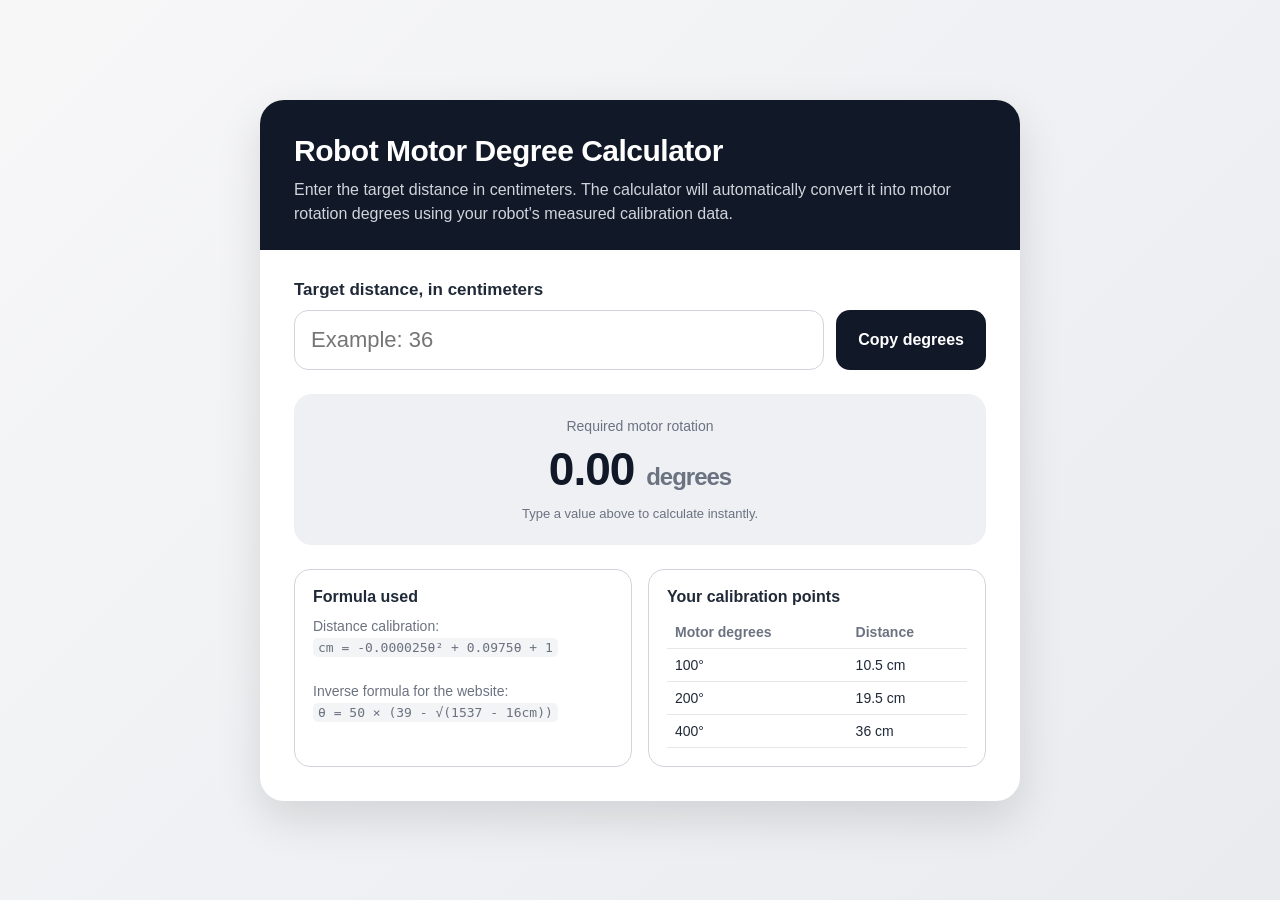
==== robot_motor_calculator.html @ 9af02d3c "Add files via upload" ====
<!DOCTYPE html>
<html lang="en">
<head>
  <meta charset="UTF-8" />
  <meta name="viewport" content="width=device-width, initial-scale=1.0" />
  <title>Robot Motor Degree Calculator</title>
  <style>
    :root {
      --bg: #f4f5f7;
      --card: #ffffff;
      --text: #1f2937;
      --muted: #6b7280;
      --border: #d1d5db;
      --dark: #111827;
      --soft: #eef0f4;
    }

    * {
      box-sizing: border-box;
    }

    body {
      margin: 0;
      font-family: Arial, Helvetica, sans-serif;
      background: linear-gradient(135deg, #f7f7f8, #e9ebef);
      color: var(--text);
      min-height: 100vh;
      display: flex;
      align-items: center;
      justify-content: center;
      padding: 24px;
    }

    .container {
      width: 100%;
      max-width: 760px;
      background: var(--card);
      border-radius: 24px;
      box-shadow: 0 18px 45px rgba(0, 0, 0, 0.12);
      overflow: hidden;
    }

    .hero {
      padding: 34px 34px 24px;
      background: var(--dark);
      color: white;
    }

    .hero h1 {
      margin: 0;
      font-size: 30px;
      letter-spacing: -0.5px;
    }

    .hero p {
      margin: 10px 0 0;
      color: #d1d5db;
      line-height: 1.5;
    }

    .content {
      padding: 30px 34px 34px;
    }

    label {
      display: block;
      font-weight: 700;
      margin-bottom: 10px;
      font-size: 17px;
    }

    .input-row {
      display: flex;
      gap: 12px;
      align-items: stretch;
    }

    input {
      flex: 1;
      padding: 16px;
      font-size: 22px;
      border: 1px solid var(--border);
      border-radius: 14px;
      outline: none;
    }

    input:focus {
      border-color: #111827;
      box-shadow: 0 0 0 3px rgba(17, 24, 39, 0.12);
    }

    button {
      border: none;
      border-radius: 14px;
      padding: 0 22px;
      background: var(--dark);
      color: white;
      font-size: 16px;
      font-weight: 700;
      cursor: pointer;
    }

    button:hover {
      opacity: 0.9;
    }

    .result-card {
      margin-top: 24px;
      padding: 24px;
      background: var(--soft);
      border-radius: 18px;
      text-align: center;
    }

    .small-title {
      color: var(--muted);
      font-size: 14px;
      margin-bottom: 8px;
    }

    .degree {
      font-size: 46px;
      font-weight: 800;
      color: var(--dark);
      letter-spacing: -1px;
    }

    .degree span {
      font-size: 24px;
      color: var(--muted);
    }

    .warning {
      display: none;
      margin-top: 14px;
      color: #92400e;
      background: #fff7ed;
      border: 1px solid #fed7aa;
      padding: 12px;
      border-radius: 12px;
      line-height: 1.45;
    }

    .grid {
      display: grid;
      grid-template-columns: 1fr 1fr;
      gap: 16px;
      margin-top: 24px;
    }

    .box {
      border: 1px solid var(--border);
      border-radius: 16px;
      padding: 18px;
      background: white;
    }

    .box h3 {
      margin: 0 0 10px;
      font-size: 16px;
    }

    .box p {
      margin: 0;
      color: var(--muted);
      line-height: 1.55;
      font-size: 14px;
    }

    code {
      background: #f3f4f6;
      padding: 2px 5px;
      border-radius: 5px;
      font-size: 13px;
    }

    table {
      width: 100%;
      border-collapse: collapse;
      margin-top: 8px;
      font-size: 14px;
    }

    th, td {
      border-bottom: 1px solid #e5e7eb;
      padding: 8px;
      text-align: left;
    }

    th {
      color: var(--muted);
      font-weight: 700;
    }

    .copy-note {
      margin-top: 10px;
      color: var(--muted);
      font-size: 13px;
    }

    @media (max-width: 640px) {
      body {
        padding: 12px;
      }

      .hero, .content {
        padding-left: 22px;
        padding-right: 22px;
      }

      .hero h1 {
        font-size: 24px;
      }

      .input-row {
        flex-direction: column;
      }

      button {
        padding: 14px;
      }

      .degree {
        font-size: 38px;
      }

      .grid {
        grid-template-columns: 1fr;
      }
    }
  </style>
</head>
<body>
  <main class="container">
    <section class="hero">
      <h1>Robot Motor Degree Calculator</h1>
      <p>Enter the target distance in centimeters. The calculator will automatically convert it into motor rotation degrees using your robot's measured calibration data.</p>
    </section>

    <section class="content">
      <label for="cmInput">Target distance, in centimeters</label>
      <div class="input-row">
        <input id="cmInput" type="number" inputmode="decimal" step="0.01" min="0" placeholder="Example: 36" />
        <button onclick="copyDegrees()">Copy degrees</button>
      </div>

      <div class="result-card">
        <div class="small-title">Required motor rotation</div>
        <div class="degree" id="degreeOutput">0.00 <span>degrees</span></div>
        <div class="copy-note" id="copyNote">Type a value above to calculate instantly.</div>
        <div class="warning" id="warningBox"></div>
      </div>

      <div class="grid">
        <div class="box">
          <h3>Formula used</h3>
          <p>
            Distance calibration:<br>
            <code>cm = -0.000025θ² + 0.0975θ + 1</code><br><br>
            Inverse formula for the website:<br>
            <code>θ = 50 × (39 - √(1537 - 16cm))</code>
          </p>
        </div>

        <div class="box">
          <h3>Your calibration points</h3>
          <table>
            <thead>
              <tr>
                <th>Motor degrees</th>
                <th>Distance</th>
              </tr>
            </thead>
            <tbody>
              <tr>
                <td>100°</td>
                <td>10.5 cm</td>
              </tr>
              <tr>
                <td>200°</td>
                <td>19.5 cm</td>
              </tr>
              <tr>
                <td>400°</td>
                <td>36 cm</td>
              </tr>
            </tbody>
          </table>
        </div>
      </div>
    </section>
  </main>

  <script>
    const cmInput = document.getElementById("cmInput");
    const degreeOutput = document.getElementById("degreeOutput");
    const warningBox = document.getElementById("warningBox");
    const copyNote = document.getElementById("copyNote");

    let latestDegrees = 0;

    function calculateDegrees(cm) {
      if (cm <= 0) return 0;

      // Most accurate formula from the 3 measured calibration points:
      // degrees = 50 * (39 - sqrt(1537 - 16 * cm))
      const insideRoot = 1537 - 16 * cm;

      if (insideRoot < 0) {
        return NaN;
      }

      return 50 * (39 - Math.sqrt(insideRoot));
    }

    function updateCalculator() {
      const cm = parseFloat(cmInput.value);

      warningBox.style.display = "none";
      warningBox.textContent = "";

      if (Number.isNaN(cm)) {
        latestDegrees = 0;
        degreeOutput.innerHTML = `0.00 <span>degrees</span>`;
        copyNote.textContent = "Type a value above to calculate instantly.";
        return;
      }

      const degrees = calculateDegrees(cm);
      latestDegrees = degrees;

      if (Number.isNaN(degrees)) {
        degreeOutput.innerHTML = `Invalid <span>value</span>`;
        copyNote.textContent = "The number is too large for this formula.";
        warningBox.style.display = "block";
        warningBox.textContent = "This target distance is outside the mathematical range of the current calibration curve. Please test a new longer distance and add it to the calibration.";
        return;
      }

      degreeOutput.innerHTML = `${degrees.toFixed(2)} <span>degrees</span>`;
      copyNote.textContent = `Rounded command value: ${Math.round(degrees)} degrees`;

      if (cm < 10.5 || cm > 36) {
        warningBox.style.display = "block";
        warningBox.textContent = "Warning: this value is outside your measured test range of 10.5 cm to 36 cm, so it is an estimate. For better accuracy, measure more points and update the formula.";
      }
    }

    async function copyDegrees() {
      if (Number.isNaN(latestDegrees)) return;

      const rounded = Math.round(latestDegrees).toString();

      try {
        await navigator.clipboard.writeText(rounded);
        copyNote.textContent = `Copied: ${rounded} degrees`;
      } catch (e) {
        copyNote.textContent = `Copy failed. Use this value: ${rounded} degrees`;
      }
    }

    cmInput.addEventListener("input", updateCalculator);
  </script>
</body>
</html>
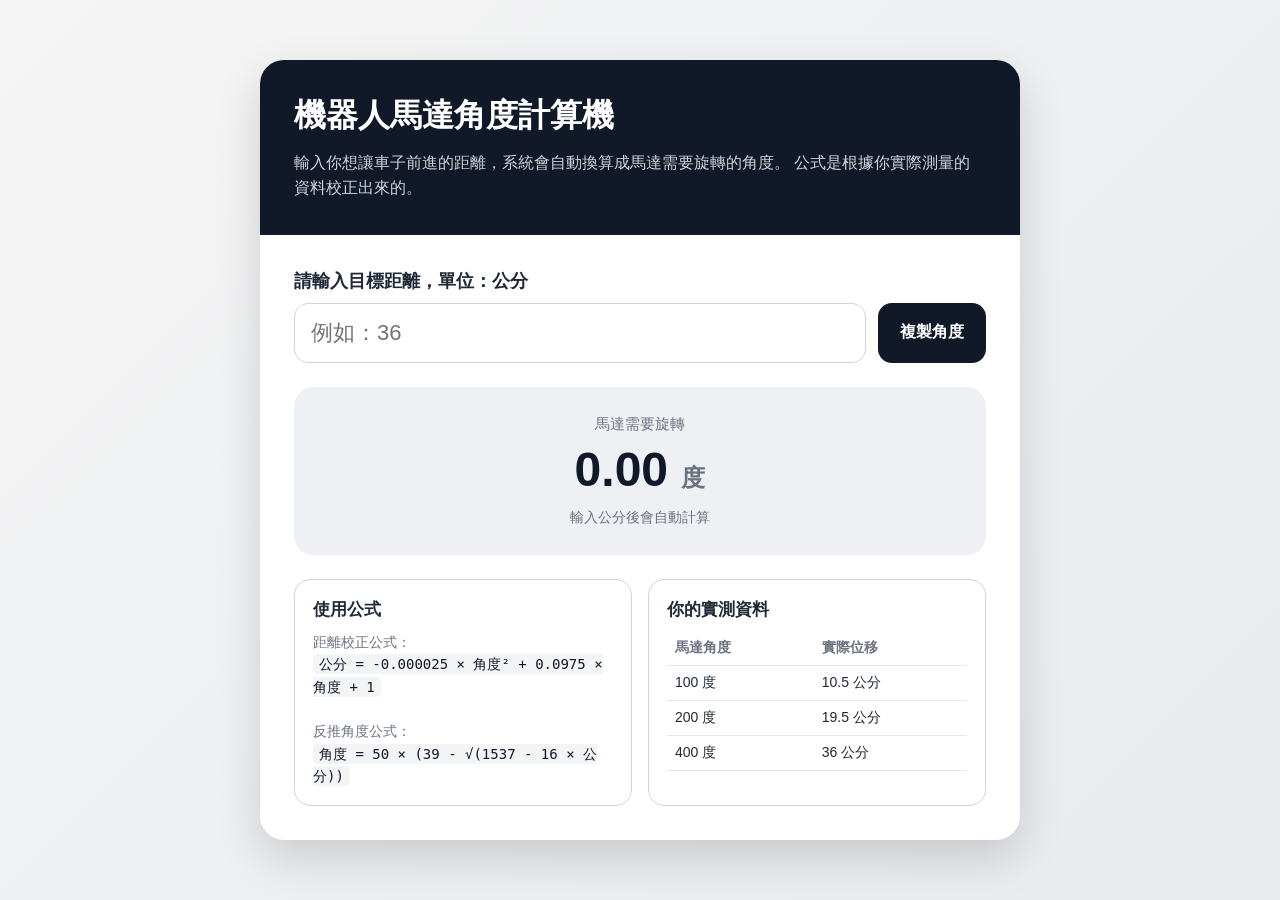
==== commit e3bb79dd: "Update robot_motor_calculator.html" ====
--- a/robot_motor_calculator.html
+++ b/robot_motor_calculator.html
@@ -1,102 +1,91 @@
 <!DOCTYPE html>
-<html lang="en">
+<html lang="zh-Hant">
 <head>
-  <meta charset="UTF-8" />
-  <meta name="viewport" content="width=device-width, initial-scale=1.0" />
-  <title>Robot Motor Degree Calculator</title>
+  <meta charset="UTF-8">
+  <meta name="viewport" content="width=device-width, initial-scale=1.0">
+  <title>機器人馬達角度計算機</title>
+
   <style>
-    :root {
-      --bg: #f4f5f7;
-      --card: #ffffff;
-      --text: #1f2937;
-      --muted: #6b7280;
-      --border: #d1d5db;
-      --dark: #111827;
-      --soft: #eef0f4;
-    }
-
     * {
       box-sizing: border-box;
     }
 
     body {
       margin: 0;
-      font-family: Arial, Helvetica, sans-serif;
-      background: linear-gradient(135deg, #f7f7f8, #e9ebef);
-      color: var(--text);
       min-height: 100vh;
+      font-family: Arial, "Microsoft JhengHei", sans-serif;
+      background: linear-gradient(135deg, #f5f5f5, #e8eaee);
+      color: #1f2937;
       display: flex;
+      justify-content: center;
       align-items: center;
-      justify-content: center;
-      padding: 24px;
+      padding: 20px;
     }
 
     .container {
       width: 100%;
       max-width: 760px;
-      background: var(--card);
+      background: white;
       border-radius: 24px;
-      box-shadow: 0 18px 45px rgba(0, 0, 0, 0.12);
+      box-shadow: 0 18px 45px rgba(0, 0, 0, 0.15);
       overflow: hidden;
     }
 
-    .hero {
-      padding: 34px 34px 24px;
-      background: var(--dark);
+    .header {
+      background: #111827;
       color: white;
-    }
-
-    .hero h1 {
+      padding: 34px;
+    }
+
+    .header h1 {
       margin: 0;
-      font-size: 30px;
-      letter-spacing: -0.5px;
-    }
-
-    .hero p {
-      margin: 10px 0 0;
+      font-size: 32px;
+    }
+
+    .header p {
+      margin: 12px 0 0;
       color: #d1d5db;
-      line-height: 1.5;
+      line-height: 1.6;
     }
 
     .content {
-      padding: 30px 34px 34px;
+      padding: 34px;
     }
 
     label {
       display: block;
-      font-weight: 700;
+      font-size: 18px;
+      font-weight: bold;
       margin-bottom: 10px;
-      font-size: 17px;
     }
 
     .input-row {
       display: flex;
       gap: 12px;
-      align-items: stretch;
     }
 
     input {
       flex: 1;
       padding: 16px;
       font-size: 22px;
-      border: 1px solid var(--border);
+      border: 1px solid #d1d5db;
       border-radius: 14px;
       outline: none;
     }
 
     input:focus {
       border-color: #111827;
-      box-shadow: 0 0 0 3px rgba(17, 24, 39, 0.12);
+      box-shadow: 0 0 0 3px rgba(17, 24, 39, 0.15);
     }
 
     button {
+      padding: 0 22px;
       border: none;
       border-radius: 14px;
-      padding: 0 22px;
-      background: var(--dark);
+      background: #111827;
       color: white;
       font-size: 16px;
-      font-weight: 700;
+      font-weight: bold;
       cursor: pointer;
     }
 
@@ -104,41 +93,46 @@
       opacity: 0.9;
     }
 
-    .result-card {
+    .result {
       margin-top: 24px;
-      padding: 24px;
-      background: var(--soft);
-      border-radius: 18px;
+      padding: 28px;
+      background: #eef0f4;
+      border-radius: 20px;
       text-align: center;
     }
 
-    .small-title {
-      color: var(--muted);
-      font-size: 14px;
+    .result-title {
+      font-size: 15px;
+      color: #6b7280;
       margin-bottom: 8px;
     }
 
     .degree {
-      font-size: 46px;
-      font-weight: 800;
-      color: var(--dark);
-      letter-spacing: -1px;
+      font-size: 48px;
+      font-weight: 900;
+      color: #111827;
     }
 
     .degree span {
       font-size: 24px;
-      color: var(--muted);
+      color: #6b7280;
+    }
+
+    .note {
+      margin-top: 12px;
+      font-size: 14px;
+      color: #6b7280;
     }
 
     .warning {
       display: none;
-      margin-top: 14px;
-      color: #92400e;
-      background: #fff7ed;
-      border: 1px solid #fed7aa;
+      margin-top: 16px;
       padding: 12px;
       border-radius: 12px;
-      line-height: 1.45;
+      background: #fff7ed;
+      color: #92400e;
+      border: 1px solid #fed7aa;
+      line-height: 1.5;
     }
 
     .grid {
@@ -149,7 +143,7 @@
     }
 
     .box {
-      border: 1px solid var(--border);
+      border: 1px solid #d1d5db;
       border-radius: 16px;
       padding: 18px;
       background: white;
@@ -157,59 +151,47 @@
 
     .box h3 {
       margin: 0 0 10px;
-      font-size: 16px;
+      font-size: 17px;
     }
 
     .box p {
       margin: 0;
-      color: var(--muted);
-      line-height: 1.55;
+      color: #6b7280;
+      line-height: 1.6;
       font-size: 14px;
     }
 
     code {
       background: #f3f4f6;
-      padding: 2px 5px;
+      padding: 2px 6px;
       border-radius: 5px;
-      font-size: 13px;
+      color: #111827;
     }
 
     table {
       width: 100%;
       border-collapse: collapse;
-      margin-top: 8px;
       font-size: 14px;
     }
 
     th, td {
+      padding: 8px;
       border-bottom: 1px solid #e5e7eb;
-      padding: 8px;
       text-align: left;
     }
 
     th {
-      color: var(--muted);
-      font-weight: 700;
-    }
-
-    .copy-note {
-      margin-top: 10px;
-      color: var(--muted);
-      font-size: 13px;
+      color: #6b7280;
     }
 
     @media (max-width: 640px) {
-      body {
-        padding: 12px;
-      }
-
-      .hero, .content {
-        padding-left: 22px;
-        padding-right: 22px;
-      }
-
-      .hero h1 {
-        font-size: 24px;
+      .header,
+      .content {
+        padding: 24px;
+      }
+
+      .header h1 {
+        font-size: 25px;
       }
 
       .input-row {
@@ -230,59 +212,65 @@
     }
   </style>
 </head>
+
 <body>
   <main class="container">
-    <section class="hero">
-      <h1>Robot Motor Degree Calculator</h1>
-      <p>Enter the target distance in centimeters. The calculator will automatically convert it into motor rotation degrees using your robot's measured calibration data.</p>
+    <section class="header">
+      <h1>機器人馬達角度計算機</h1>
+      <p>
+        輸入你想讓車子前進的距離，系統會自動換算成馬達需要旋轉的角度。
+        公式是根據你實際測量的資料校正出來的。
+      </p>
     </section>
 
     <section class="content">
-      <label for="cmInput">Target distance, in centimeters</label>
+      <label for="cmInput">請輸入目標距離，單位：公分</label>
+
       <div class="input-row">
-        <input id="cmInput" type="number" inputmode="decimal" step="0.01" min="0" placeholder="Example: 36" />
-        <button onclick="copyDegrees()">Copy degrees</button>
+        <input id="cmInput" type="number" step="0.01" min="0" placeholder="例如：36">
+        <button onclick="copyDegrees()">複製角度</button>
       </div>
 
-      <div class="result-card">
-        <div class="small-title">Required motor rotation</div>
-        <div class="degree" id="degreeOutput">0.00 <span>degrees</span></div>
-        <div class="copy-note" id="copyNote">Type a value above to calculate instantly.</div>
+      <div class="result">
+        <div class="result-title">馬達需要旋轉</div>
+        <div class="degree" id="degreeOutput">0.00 <span>度</span></div>
+        <div class="note" id="copyNote">輸入公分後會自動計算</div>
         <div class="warning" id="warningBox"></div>
       </div>
 
       <div class="grid">
         <div class="box">
-          <h3>Formula used</h3>
+          <h3>使用公式</h3>
           <p>
-            Distance calibration:<br>
-            <code>cm = -0.000025θ² + 0.0975θ + 1</code><br><br>
-            Inverse formula for the website:<br>
-            <code>θ = 50 × (39 - √(1537 - 16cm))</code>
+            距離校正公式：<br>
+            <code>公分 = -0.000025 × 角度² + 0.0975 × 角度 + 1</code>
+            <br><br>
+            反推角度公式：<br>
+            <code>角度 = 50 × (39 - √(1537 - 16 × 公分))</code>
           </p>
         </div>
 
         <div class="box">
-          <h3>Your calibration points</h3>
+          <h3>你的實測資料</h3>
           <table>
             <thead>
               <tr>
-                <th>Motor degrees</th>
-                <th>Distance</th>
+                <th>馬達角度</th>
+                <th>實際位移</th>
               </tr>
             </thead>
             <tbody>
               <tr>
-                <td>100°</td>
-                <td>10.5 cm</td>
+                <td>100 度</td>
+                <td>10.5 公分</td>
               </tr>
               <tr>
-                <td>200°</td>
-                <td>19.5 cm</td>
+                <td>200 度</td>
+                <td>19.5 公分</td>
               </tr>
               <tr>
-                <td>400°</td>
-                <td>36 cm</td>
+                <td>400 度</td>
+                <td>36 公分</td>
               </tr>
             </tbody>
           </table>
@@ -300,17 +288,18 @@
     let latestDegrees = 0;
 
     function calculateDegrees(cm) {
-      if (cm <= 0) return 0;
-
-      // Most accurate formula from the 3 measured calibration points:
-      // degrees = 50 * (39 - sqrt(1537 - 16 * cm))
+      if (cm <= 0) {
+        return 0;
+      }
+
       const insideRoot = 1537 - 16 * cm;
 
       if (insideRoot < 0) {
         return NaN;
       }
 
-      return 50 * (39 - Math.sqrt(insideRoot));
+      const degrees = 50 * (39 - Math.sqrt(insideRoot));
+      return degrees;
     }
 
     function updateCalculator() {
@@ -321,8 +310,8 @@
 
       if (Number.isNaN(cm)) {
         latestDegrees = 0;
-        degreeOutput.innerHTML = `0.00 <span>degrees</span>`;
-        copyNote.textContent = "Type a value above to calculate instantly.";
+        degreeOutput.innerHTML = `0.00 <span>度</span>`;
+        copyNote.textContent = "輸入公分後會自動計算";
         return;
       }
 
@@ -330,32 +319,34 @@
       latestDegrees = degrees;
 
       if (Number.isNaN(degrees)) {
-        degreeOutput.innerHTML = `Invalid <span>value</span>`;
-        copyNote.textContent = "The number is too large for this formula.";
+        degreeOutput.innerHTML = `無效 <span>數值</span>`;
+        copyNote.textContent = "這個距離超出目前公式可計算範圍";
         warningBox.style.display = "block";
-        warningBox.textContent = "This target distance is outside the mathematical range of the current calibration curve. Please test a new longer distance and add it to the calibration.";
+        warningBox.textContent = "這個數值太大，目前的校正公式無法計算。建議再測量更遠距離的資料，加入新的校正點。";
         return;
       }
 
-      degreeOutput.innerHTML = `${degrees.toFixed(2)} <span>degrees</span>`;
-      copyNote.textContent = `Rounded command value: ${Math.round(degrees)} degrees`;
+      degreeOutput.innerHTML = `${degrees.toFixed(2)} <span>度</span>`;
+      copyNote.textContent = `建議輸入機器人的整數角度：${Math.round(degrees)} 度`;
 
       if (cm < 10.5 || cm > 36) {
         warningBox.style.display = "block";
-        warningBox.textContent = "Warning: this value is outside your measured test range of 10.5 cm to 36 cm, so it is an estimate. For better accuracy, measure more points and update the formula.";
+        warningBox.textContent = "提醒：這個距離超出你目前實測的 10.5～36 公分範圍，所以結果是估算值。如果要更準，建議多測幾組距離。";
       }
     }
 
     async function copyDegrees() {
-      if (Number.isNaN(latestDegrees)) return;
-
-      const rounded = Math.round(latestDegrees).toString();
+      if (Number.isNaN(latestDegrees)) {
+        return;
+      }
+
+      const roundedDegrees = Math.round(latestDegrees).toString();
 
       try {
-        await navigator.clipboard.writeText(rounded);
-        copyNote.textContent = `Copied: ${rounded} degrees`;
-      } catch (e) {
-        copyNote.textContent = `Copy failed. Use this value: ${rounded} degrees`;
+        await navigator.clipboard.writeText(roundedDegrees);
+        copyNote.textContent = `已複製：${roundedDegrees} 度`;
+      } catch (error) {
+        copyNote.textContent = `複製失敗，請手動輸入：${roundedDegrees} 度`;
       }
     }
 
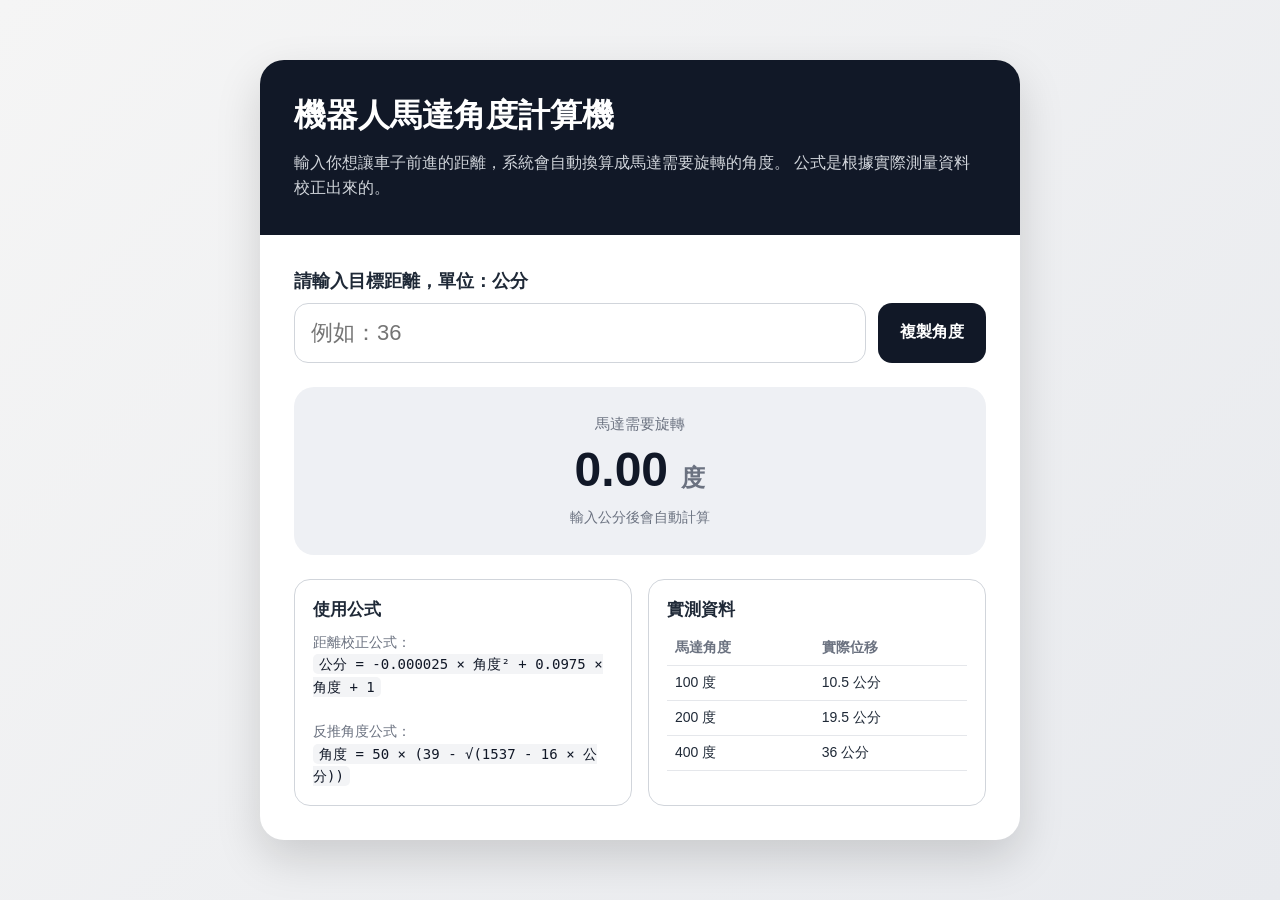
==== commit 0784e954: "Update robot_motor_calculator.html" ====
--- a/robot_motor_calculator.html
+++ b/robot_motor_calculator.html
@@ -219,7 +219,7 @@
       <h1>機器人馬達角度計算機</h1>
       <p>
         輸入你想讓車子前進的距離，系統會自動換算成馬達需要旋轉的角度。
-        公式是根據你實際測量的資料校正出來的。
+        公式是根據實際測量資料校正出來的。
       </p>
     </section>
 
@@ -251,7 +251,7 @@
         </div>
 
         <div class="box">
-          <h3>你的實測資料</h3>
+          <h3>實測資料</h3>
           <table>
             <thead>
               <tr>
@@ -327,11 +327,11 @@
       }
 
       degreeOutput.innerHTML = `${degrees.toFixed(2)} <span>度</span>`;
-      copyNote.textContent = `建議輸入機器人的整數角度：${Math.round(degrees)} 度`;
+      copyNote.textContent = `計算結果：${degrees.toFixed(2)} 度`;
 
       if (cm < 10.5 || cm > 36) {
         warningBox.style.display = "block";
-        warningBox.textContent = "提醒：這個距離超出你目前實測的 10.5～36 公分範圍，所以結果是估算值。如果要更準，建議多測幾組距離。";
+        warningBox.textContent = "提醒：這個距離超出目前實測的 10.5～36 公分範圍，所以結果是估算值。如果要更準，建議多測幾組距離。";
       }
     }
 
@@ -340,13 +340,13 @@
         return;
       }
 
-      const roundedDegrees = Math.round(latestDegrees).toString();
+      const exactDegrees = latestDegrees.toFixed(2);
 
       try {
-        await navigator.clipboard.writeText(roundedDegrees);
-        copyNote.textContent = `已複製：${roundedDegrees} 度`;
+        await navigator.clipboard.writeText(exactDegrees);
+        copyNote.textContent = `已複製：${exactDegrees} 度`;
       } catch (error) {
-        copyNote.textContent = `複製失敗，請手動輸入：${roundedDegrees} 度`;
+        copyNote.textContent = `複製失敗，請手動輸入：${exactDegrees} 度`;
       }
     }
 
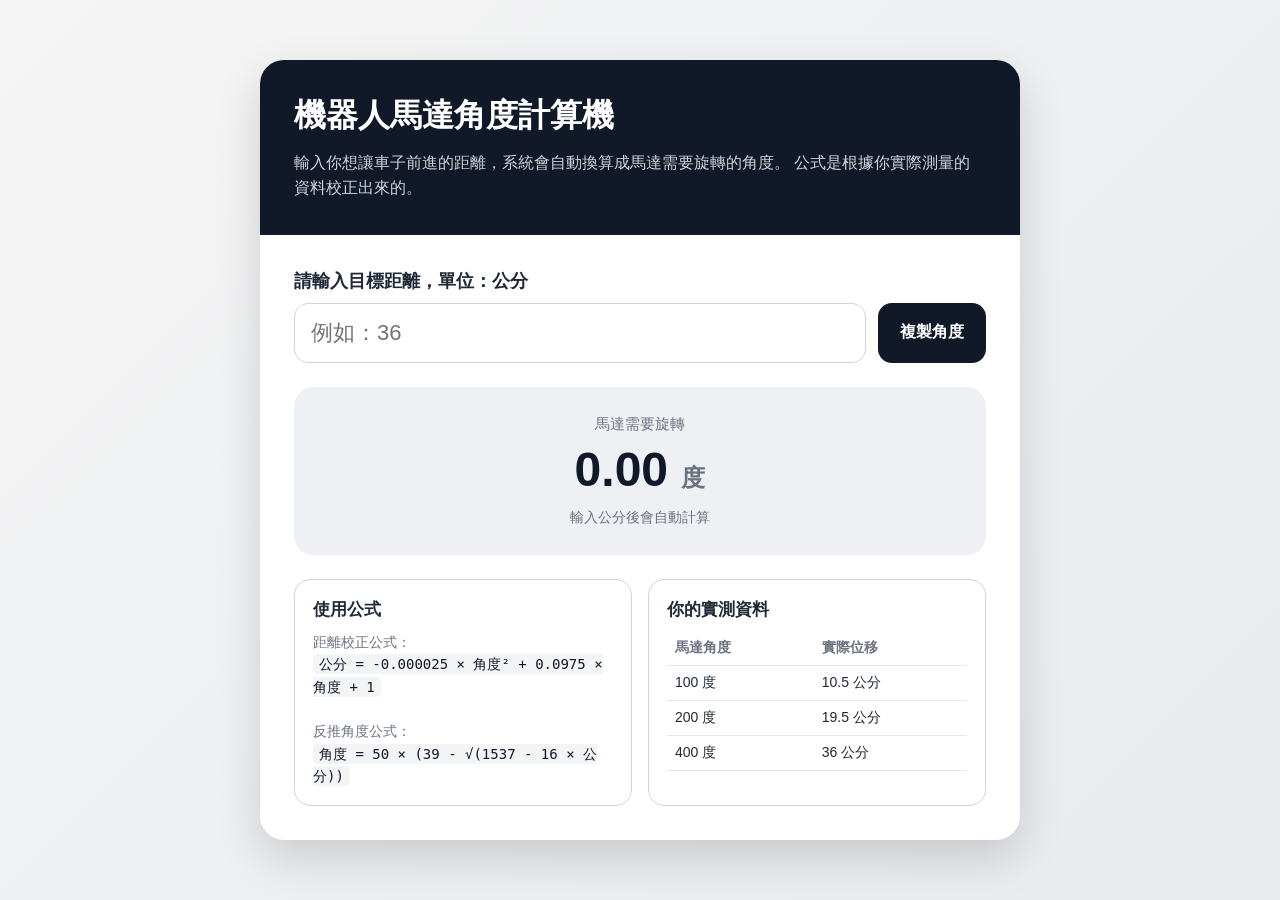
==== commit 31ebb17f: "Update robot_motor_calculator.html" ====
--- a/robot_motor_calculator.html
+++ b/robot_motor_calculator.html
@@ -219,7 +219,7 @@
       <h1>機器人馬達角度計算機</h1>
       <p>
         輸入你想讓車子前進的距離，系統會自動換算成馬達需要旋轉的角度。
-        公式是根據實際測量資料校正出來的。
+        公式是根據你實際測量的資料校正出來的。
       </p>
     </section>
 
@@ -251,7 +251,7 @@
         </div>
 
         <div class="box">
-          <h3>實測資料</h3>
+          <h3>你的實測資料</h3>
           <table>
             <thead>
               <tr>
@@ -327,11 +327,11 @@
       }
 
       degreeOutput.innerHTML = `${degrees.toFixed(2)} <span>度</span>`;
-      copyNote.textContent = `計算結果：${degrees.toFixed(2)} 度`;
+      copyNote.textContent = `建議輸入機器人的整數角度：${Math.round(degrees)} 度`;
 
       if (cm < 10.5 || cm > 36) {
         warningBox.style.display = "block";
-        warningBox.textContent = "提醒：這個距離超出目前實測的 10.5～36 公分範圍，所以結果是估算值。如果要更準，建議多測幾組距離。";
+        warningBox.textContent = "提醒：這個距離超出你目前實測的 10.5～36 公分範圍，所以結果是估算值。如果要更準，建議多測幾組距離。";
       }
     }
 
@@ -340,13 +340,13 @@
         return;
       }
 
-      const exactDegrees = latestDegrees.toFixed(2);
+      const roundedDegrees = Math.round(latestDegrees).toString();
 
       try {
-        await navigator.clipboard.writeText(exactDegrees);
-        copyNote.textContent = `已複製：${exactDegrees} 度`;
+        await navigator.clipboard.writeText(roundedDegrees);
+        copyNote.textContent = `已複製：${roundedDegrees} 度`;
       } catch (error) {
-        copyNote.textContent = `複製失敗，請手動輸入：${exactDegrees} 度`;
+        copyNote.textContent = `複製失敗，請手動輸入：${roundedDegrees} 度`;
       }
     }
 
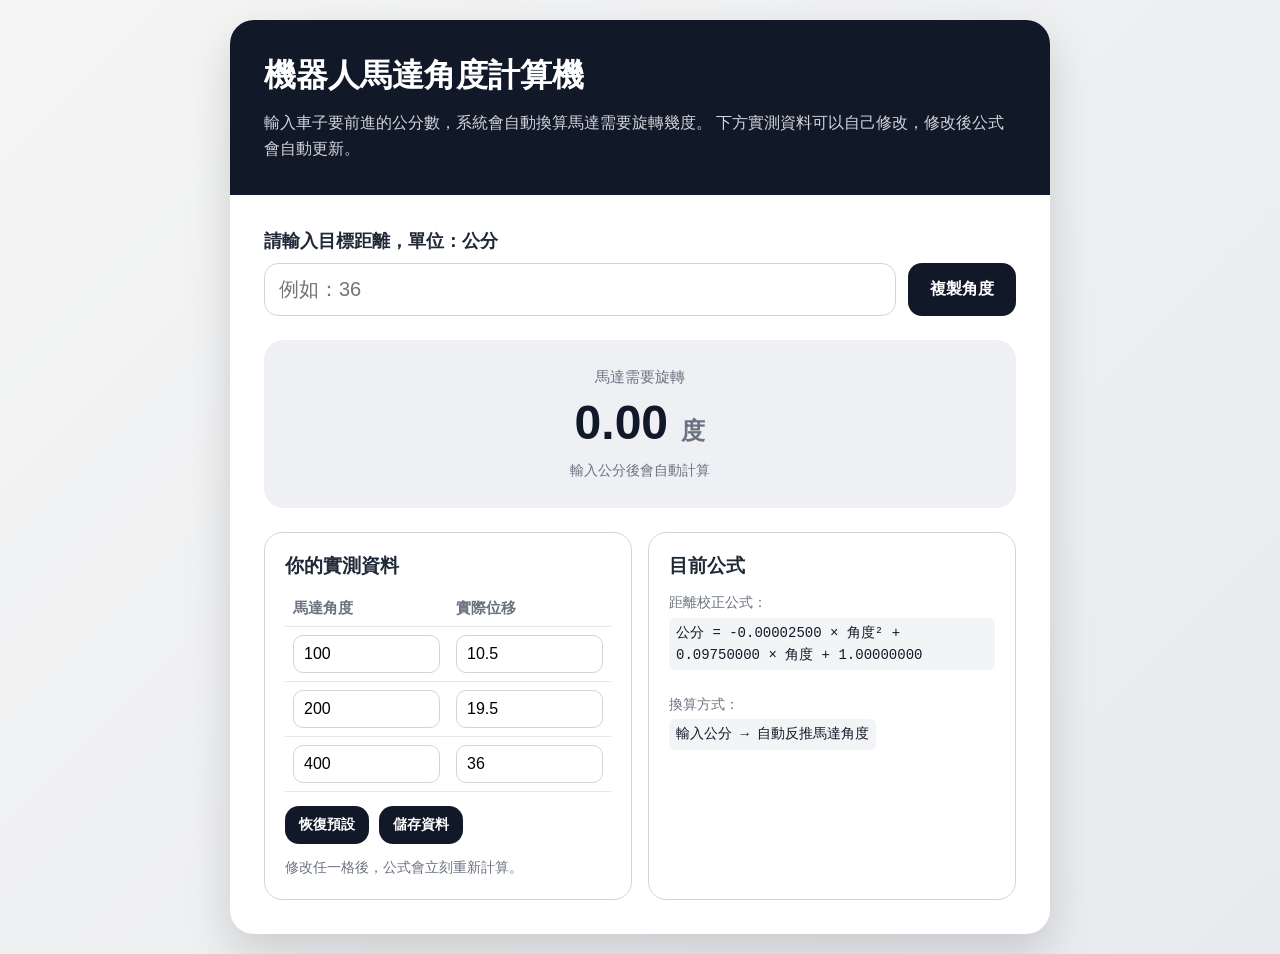
==== commit aedc0f49: "Update robot_motor_calculator.html" ====
--- a/robot_motor_calculator.html
+++ b/robot_motor_calculator.html
@@ -20,15 +20,18 @@
       justify-content: center;
       align-items: center;
       padding: 20px;
+      overflow-x: hidden;
     }
 
     .container {
       width: 100%;
-      max-width: 760px;
+      max-width: 820px;
       background: white;
       border-radius: 24px;
       box-shadow: 0 18px 45px rgba(0, 0, 0, 0.15);
       overflow: hidden;
+      position: relative;
+      z-index: 2;
     }
 
     .header {
@@ -65,9 +68,9 @@
     }
 
     input {
-      flex: 1;
-      padding: 16px;
-      font-size: 22px;
+      width: 100%;
+      padding: 14px;
+      font-size: 20px;
       border: 1px solid #d1d5db;
       border-radius: 14px;
       outline: none;
@@ -87,6 +90,7 @@
       font-size: 16px;
       font-weight: bold;
       cursor: pointer;
+      white-space: nowrap;
     }
 
     button:hover {
@@ -144,14 +148,14 @@
 
     .box {
       border: 1px solid #d1d5db;
-      border-radius: 16px;
-      padding: 18px;
+      border-radius: 18px;
+      padding: 20px;
       background: white;
     }
 
     .box h3 {
-      margin: 0 0 10px;
-      font-size: 17px;
+      margin: 0 0 12px;
+      font-size: 19px;
     }
 
     .box p {
@@ -162,16 +166,19 @@
     }
 
     code {
+      display: inline-block;
       background: #f3f4f6;
-      padding: 2px 6px;
-      border-radius: 5px;
+      padding: 4px 7px;
+      border-radius: 6px;
       color: #111827;
+      margin-top: 4px;
+      line-height: 1.6;
     }
 
     table {
       width: 100%;
       border-collapse: collapse;
-      font-size: 14px;
+      font-size: 15px;
     }
 
     th, td {
@@ -184,7 +191,87 @@
       color: #6b7280;
     }
 
-    @media (max-width: 640px) {
+    .cal-input {
+      font-size: 16px;
+      padding: 9px 10px;
+      border-radius: 10px;
+    }
+
+    .mini-buttons {
+      display: flex;
+      gap: 10px;
+      margin-top: 14px;
+    }
+
+    .mini-buttons button {
+      padding: 10px 14px;
+      font-size: 14px;
+    }
+
+    .formula-text {
+      word-break: break-word;
+    }
+
+    /* 細版滑鼠尾翼 */
+    .mouse-trail {
+      position: fixed;
+      left: 0;
+      top: 0;
+      width: 26px;
+      height: 3px;
+      border-radius: 999px;
+      pointer-events: none;
+      z-index: 9999;
+      background: linear-gradient(
+        90deg,
+        rgba(17, 24, 39, 0.45),
+        rgba(17, 24, 39, 0.18),
+        transparent
+      );
+      transform: translate(-50%, -50%) rotate(var(--angle)) scale(1);
+      animation: trailFade 0.45s ease-out forwards;
+      filter: blur(0.2px);
+    }
+
+    .mouse-dot {
+      position: fixed;
+      left: 0;
+      top: 0;
+      width: 3px;
+      height: 3px;
+      border-radius: 50%;
+      pointer-events: none;
+      z-index: 10000;
+      background: rgba(17, 24, 39, 0.55);
+      transform: translate(-50%, -50%);
+      animation: dotFade 0.35s ease-out forwards;
+    }
+
+    @keyframes trailFade {
+      0% {
+        opacity: 1;
+        transform: translate(-50%, -50%) rotate(var(--angle)) scale(1);
+      }
+
+      100% {
+        opacity: 0;
+        transform: translate(-50%, -50%) rotate(var(--angle)) scale(0.2);
+      }
+    }
+
+    @keyframes dotFade {
+      0% {
+        opacity: 1;
+        transform: translate(-50%, -50%) scale(1);
+      }
+
+      100% {
+        opacity: 0;
+        transform: translate(-50%, -50%) scale(0.2);
+      }
+    }
+
+    @media (max-width: 700px) {
       .header,
       .content {
         padding: 24px;
@@ -218,8 +305,8 @@
     <section class="header">
       <h1>機器人馬達角度計算機</h1>
       <p>
-        輸入你想讓車子前進的距離，系統會自動換算成馬達需要旋轉的角度。
-        公式是根據你實際測量的資料校正出來的。
+        輸入車子要前進的公分數，系統會自動換算馬達需要旋轉幾度。
+        下方實測資料可以自己修改，修改後公式會自動更新。
       </p>
     </section>
 
@@ -239,17 +326,6 @@
       </div>
 
       <div class="grid">
-        <div class="box">
-          <h3>使用公式</h3>
-          <p>
-            距離校正公式：<br>
-            <code>公分 = -0.000025 × 角度² + 0.0975 × 角度 + 1</code>
-            <br><br>
-            反推角度公式：<br>
-            <code>角度 = 50 × (39 - √(1537 - 16 × 公分))</code>
-          </p>
-        </div>
-
         <div class="box">
           <h3>你的實測資料</h3>
           <table>
@@ -261,19 +337,39 @@
             </thead>
             <tbody>
               <tr>
-                <td>100 度</td>
-                <td>10.5 公分</td>
+                <td><input class="cal-input angle-input" type="number" step="0.01" value="100"></td>
+                <td><input class="cal-input cm-input" type="number" step="0.01" value="10.5"></td>
               </tr>
               <tr>
-                <td>200 度</td>
-                <td>19.5 公分</td>
+                <td><input class="cal-input angle-input" type="number" step="0.01" value="200"></td>
+                <td><input class="cal-input cm-input" type="number" step="0.01" value="19.5"></td>
               </tr>
               <tr>
-                <td>400 度</td>
-                <td>36 公分</td>
+                <td><input class="cal-input angle-input" type="number" step="0.01" value="400"></td>
+                <td><input class="cal-input cm-input" type="number" step="0.01" value="36"></td>
               </tr>
             </tbody>
           </table>
+
+          <div class="mini-buttons">
+            <button onclick="resetCalibration()">恢復預設</button>
+            <button onclick="saveCalibration()">儲存資料</button>
+          </div>
+
+          <p style="margin-top: 12px;">
+            修改任一格後，公式會立刻重新計算。
+          </p>
+        </div>
+
+        <div class="box">
+          <h3>目前公式</h3>
+          <p class="formula-text">
+            距離校正公式：<br>
+            <code id="formulaOutput">公分 = ...</code>
+            <br><br>
+            換算方式：<br>
+            <code>輸入公分 → 自動反推馬達角度</code>
+          </p>
         </div>
       </div>
     </section>
@@ -284,54 +380,204 @@
     const degreeOutput = document.getElementById("degreeOutput");
     const warningBox = document.getElementById("warningBox");
     const copyNote = document.getElementById("copyNote");
+    const formulaOutput = document.getElementById("formulaOutput");
+
+    const angleInputs = document.querySelectorAll(".angle-input");
+    const cmInputs = document.querySelectorAll(".cm-input");
 
     let latestDegrees = 0;
-
-    function calculateDegrees(cm) {
-      if (cm <= 0) {
+    let coefficientA = -0.000025;
+    let coefficientB = 0.0975;
+    let coefficientC = 1;
+
+    function getCalibrationPoints() {
+      const points = [];
+
+      for (let i = 0; i < 3; i++) {
+        const angle = parseFloat(angleInputs[i].value);
+        const cm = parseFloat(cmInputs[i].value);
+
+        if (Number.isNaN(angle) || Number.isNaN(cm)) {
+          return null;
+        }
+
+        points.push({
+          angle: angle,
+          cm: cm
+        });
+      }
+
+      return points;
+    }
+
+    function calculateQuadraticFormula() {
+      const points = getCalibrationPoints();
+
+      if (points === null) {
+        formulaOutput.textContent = "資料不完整，請確認每格都有數字";
+        return false;
+      }
+
+      const x1 = points[0].angle;
+      const y1 = points[0].cm;
+      const x2 = points[1].angle;
+      const y2 = points[1].cm;
+      const x3 = points[2].angle;
+      const y3 = points[2].cm;
+
+      if (x1 === x2 || x1 === x3 || x2 === x3) {
+        formulaOutput.textContent = "三組馬達角度不能一樣";
+        return false;
+      }
+
+      const denominator = (x1 - x2) * (x1 - x3) * (x2 - x3);
+
+      coefficientA = (
+        x3 * (y2 - y1) +
+        x2 * (y1 - y3) +
+        x1 * (y3 - y2)
+      ) / denominator;
+
+      coefficientB = (
+        x3 * x3 * (y1 - y2) +
+        x2 * x2 * (y3 - y1) +
+        x1 * x1 * (y2 - y3)
+      ) / denominator;
+
+      coefficientC = (
+        x2 * x3 * (x2 - x3) * y1 +
+        x3 * x1 * (x3 - x1) * y2 +
+        x1 * x2 * (x1 - x2) * y3
+      ) / denominator;
+
+      formulaOutput.textContent =
+        "公分 = " +
+        coefficientA.toFixed(8) +
+        " × 角度² + " +
+        coefficientB.toFixed(8) +
+        " × 角度 + " +
+        coefficientC.toFixed(8);
+
+      return true;
+    }
+
+    function calculateDegrees(targetCm) {
+      if (targetCm <= 0) {
         return 0;
       }
 
-      const insideRoot = 1537 - 16 * cm;
-
-      if (insideRoot < 0) {
+      const success = calculateQuadraticFormula();
+
+      if (!success) {
         return NaN;
       }
 
-      const degrees = 50 * (39 - Math.sqrt(insideRoot));
-      return degrees;
+      const a = coefficientA;
+      const b = coefficientB;
+      const c = coefficientC - targetCm;
+
+      if (Math.abs(a) < 0.000000001) {
+        if (Math.abs(b) < 0.000000001) {
+          return NaN;
+        }
+
+        return -c / b;
+      }
+
+      const discriminant = b * b - 4 * a * c;
+
+      if (discriminant < 0) {
+        return NaN;
+      }
+
+      const root1 = (-b + Math.sqrt(discriminant)) / (2 * a);
+      const root2 = (-b - Math.sqrt(discriminant)) / (2 * a);
+
+      const points = getCalibrationPoints();
+      const angles = points.map(p => p.angle);
+      const minAngle = Math.min(...angles);
+      const maxAngle = Math.max(...angles);
+
+      const candidates = [root1, root2].filter(value => value >= 0 && Number.isFinite(value));
+
+      if (candidates.length === 0) {
+        return NaN;
+      }
+
+      const insideCandidates = candidates.filter(value => value >= minAngle && value <= maxAngle);
+
+      if (insideCandidates.length > 0) {
+        return insideCandidates[0];
+      }
+
+      let best = candidates[0];
+      let bestDistance = Infinity;
+
+      for (const value of candidates) {
+        let distance;
+
+        if (value < minAngle) {
+          distance = minAngle - value;
+        } else if (value > maxAngle) {
+          distance = value - maxAngle;
+        } else {
+          distance = 0;
+        }
+
+        if (distance < bestDistance) {
+          bestDistance = distance;
+          best = value;
+        }
+      }
+
+      return best;
     }
 
     function updateCalculator() {
-      const cm = parseFloat(cmInput.value);
+      const targetCm = parseFloat(cmInput.value);
 
       warningBox.style.display = "none";
       warningBox.textContent = "";
 
-      if (Number.isNaN(cm)) {
+      calculateQuadraticFormula();
+
+      if (Number.isNaN(targetCm)) {
         latestDegrees = 0;
         degreeOutput.innerHTML = `0.00 <span>度</span>`;
         copyNote.textContent = "輸入公分後會自動計算";
         return;
       }
 
-      const degrees = calculateDegrees(cm);
+      const degrees = calculateDegrees(targetCm);
       latestDegrees = degrees;
 
       if (Number.isNaN(degrees)) {
         degreeOutput.innerHTML = `無效 <span>數值</span>`;
-        copyNote.textContent = "這個距離超出目前公式可計算範圍";
+        copyNote.textContent = "目前資料無法換算這個距離";
         warningBox.style.display = "block";
-        warningBox.textContent = "這個數值太大，目前的校正公式無法計算。建議再測量更遠距離的資料，加入新的校正點。";
+        warningBox.textContent = "請確認三組實測資料都正確，而且馬達角度不要重複。";
         return;
       }
 
       degreeOutput.innerHTML = `${degrees.toFixed(2)} <span>度</span>`;
       copyNote.textContent = `建議輸入機器人的整數角度：${Math.round(degrees)} 度`;
 
-      if (cm < 10.5 || cm > 36) {
-        warningBox.style.display = "block";
-        warningBox.textContent = "提醒：這個距離超出你目前實測的 10.5～36 公分範圍，所以結果是估算值。如果要更準，建議多測幾組距離。";
+      const points = getCalibrationPoints();
+
+      if (points !== null) {
+        const distances = points.map(p => p.cm);
+        const minCm = Math.min(...distances);
+        const maxCm = Math.max(...distances);
+
+        if (targetCm < minCm || targetCm > maxCm) {
+          warningBox.style.display = "block";
+          warningBox.textContent =
+            "提醒：這個距離超出你目前實測的 " +
+            minCm +
+            "～" +
+            maxCm +
+            " 公分範圍，所以結果是估算值。如果要更準，建議多測幾組距離。";
+        }
       }
     }
 
@@ -350,7 +596,112 @@
       }
     }
 
+    function saveCalibration() {
+      const points = getCalibrationPoints();
+
+      if (points === null) {
+        copyNote.textContent = "儲存失敗：請確認每格都有數字";
+        return;
+      }
+
+      localStorage.setItem("robotCalibrationPoints", JSON.stringify(points));
+      copyNote.textContent = "已儲存實測資料";
+    }
+
+    function loadCalibration() {
+      const saved = localStorage.getItem("robotCalibrationPoints");
+
+      if (!saved) {
+        return;
+      }
+
+      try {
+        const points = JSON.parse(saved);
+
+        for (let i = 0; i < 3; i++) {
+          angleInputs[i].value = points[i].angle;
+          cmInputs[i].value = points[i].cm;
+        }
+      } catch (error) {
+        localStorage.removeItem("robotCalibrationPoints");
+      }
+    }
+
+    function resetCalibration() {
+      angleInputs[0].value = 100;
+      cmInputs[0].value = 10.5;
+
+      angleInputs[1].value = 200;
+      cmInputs[1].value = 19.5;
+
+      angleInputs[2].value = 400;
+      cmInputs[2].value = 36;
+
+      localStorage.removeItem("robotCalibrationPoints");
+      updateCalculator();
+      copyNote.textContent = "已恢復預設資料";
+    }
+
     cmInput.addEventListener("input", updateCalculator);
+
+    for (const input of angleInputs) {
+      input.addEventListener("input", updateCalculator);
+    }
+
+    for (const input of cmInputs) {
+      input.addEventListener("input", updateCalculator);
+    }
+
+    loadCalibration();
+    updateCalculator();
+
+    /* 細版滑鼠尾翼程式 */
+    let lastMouseX = null;
+    let lastMouseY = null;
+    let trailTimer = 0;
+
+    document.addEventListener("mousemove", function(event) {
+      const now = Date.now();
+
+      if (now - trailTimer < 12) {
+        return;
+      }
+
+      trailTimer = now;
+
+      const x = event.clientX;
+      const y = event.clientY;
+
+      let angle = 0;
+
+      if (lastMouseX !== null && lastMouseY !== null) {
+        const dx = x - lastMouseX;
+        const dy = y - lastMouseY;
+        angle = Math.atan2(dy, dx) * 180 / Math.PI;
+      }
+
+      lastMouseX = x;
+      lastMouseY = y;
+
+      const trail = document.createElement("div");
+      trail.className = "mouse-trail";
+      trail.style.left = x + "px";
+      trail.style.top = y + "px";
+      trail.style.setProperty("--angle", angle + "deg");
+
+      const dot = document.createElement("div");
+      dot.className = "mouse-dot";
+      dot.style.left = x + "px";
+      dot.style.top = y + "px";
+
+      document.body.appendChild(trail);
+      document.body.appendChild(dot);
+
+      setTimeout(function() {
+        trail.remove();
+        dot.remove();
+      }, 500);
+    });
   </script>
 </body>
 </html>
